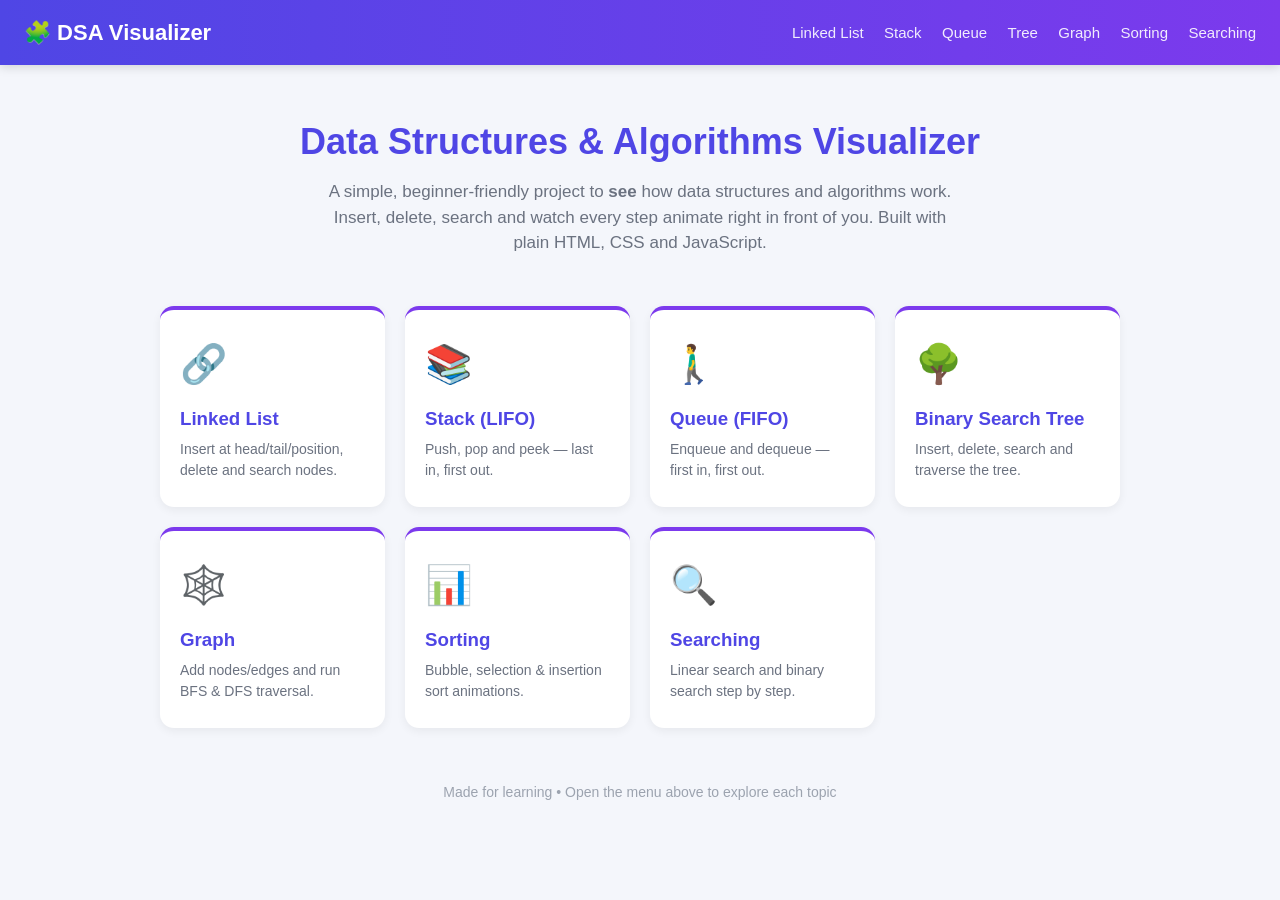
==== index.html @ 5e155b6c "add project files" ====
<!DOCTYPE html>
<html lang="en">
<head>
  <meta charset="UTF-8" />
  <meta name="viewport" content="width=device-width, initial-scale=1.0" />
  <title>DSA Visualizer | Home</title>
  <link rel="stylesheet" href="css/style.css" />
</head>
<body>

  <!-- Top navigation bar -->
  <nav class="navbar">
    <a href="index.html" class="logo">🧩 DSA Visualizer</a>
    <div class="links">
      <a href="pages/linkedlist.html">Linked List</a>
      <a href="pages/stack.html">Stack</a>
      <a href="pages/queue.html">Queue</a>
      <a href="pages/tree.html">Tree</a>
      <a href="pages/graph.html">Graph</a>
      <a href="pages/sorting.html">Sorting</a>
      <a href="pages/searching.html">Searching</a>
    </div>
  </nav>

  <!-- Hero / intro section -->
  <section class="hero">
    <h1>Data Structures &amp; Algorithms Visualizer</h1>
    <p>
      A simple, beginner-friendly project to <b>see</b> how data structures and
      algorithms work. Insert, delete, search and watch every step animate
      right in front of you. Built with plain HTML, CSS and JavaScript.
    </p>
  </section>

  <!-- Cards linking to each visualizer -->
  <div class="container">
    <div class="card-grid">

      <a class="card" href="pages/linkedlist.html">
        <div class="icon">🔗</div>
        <h3>Linked List</h3>
        <p>Insert at head/tail/position, delete and search nodes.</p>
      </a>

      <a class="card" href="pages/stack.html">
        <div class="icon">📚</div>
        <h3>Stack (LIFO)</h3>
        <p>Push, pop and peek — last in, first out.</p>
      </a>

      <a class="card" href="pages/queue.html">
        <div class="icon">🚶‍♂️</div>
        <h3>Queue (FIFO)</h3>
        <p>Enqueue and dequeue — first in, first out.</p>
      </a>

      <a class="card" href="pages/tree.html">
        <div class="icon">🌳</div>
        <h3>Binary Search Tree</h3>
        <p>Insert, delete, search and traverse the tree.</p>
      </a>

      <a class="card" href="pages/graph.html">
        <div class="icon">🕸️</div>
        <h3>Graph</h3>
        <p>Add nodes/edges and run BFS &amp; DFS traversal.</p>
      </a>

      <a class="card" href="pages/sorting.html">
        <div class="icon">📊</div>
        <h3>Sorting</h3>
        <p>Bubble, selection &amp; insertion sort animations.</p>
      </a>

      <a class="card" href="pages/searching.html">
        <div class="icon">🔍</div>
        <h3>Searching</h3>
        <p>Linear search and binary search step by step.</p>
      </a>

    </div>
  </div>

  <footer class="footer">
    Made for learning • Open the menu above to explore each topic
  </footer>

</body>
</html>
---- css/style.css ----
/* =========================================================
   DSA Visualizer - Shared Stylesheet
   Simple, beginner-friendly styles used by every page.
   ========================================================= */

/* ---- Basic reset ---- */
* {
  margin: 0;
  padding: 0;
  box-sizing: border-box;
}

body {
  font-family: "Segoe UI", Tahoma, Arial, sans-serif;
  background: #f4f6fb;
  color: #1f2937;
  line-height: 1.5;
  min-height: 100vh;
}

/* ---- Top navigation bar ---- */
.navbar {
  background: linear-gradient(90deg, #4f46e5, #7c3aed);
  color: #ffffff;
  padding: 16px 24px;
  display: flex;
  align-items: center;
  justify-content: space-between;
  flex-wrap: wrap;
  gap: 10px;
  box-shadow: 0 2px 10px rgba(0, 0, 0, 0.15);
}

.navbar .logo {
  font-size: 22px;
  font-weight: bold;
  text-decoration: none;
  color: #ffffff;
}

.navbar .links a {
  color: #ffffff;
  text-decoration: none;
  margin-left: 16px;
  font-size: 15px;
  opacity: 0.9;
}

.navbar .links a:hover {
  opacity: 1;
  text-decoration: underline;
}

/* ---- Page container ---- */
.container {
  max-width: 1000px;
  margin: 30px auto;
  padding: 0 20px;
}

.page-title {
  font-size: 28px;
  margin-bottom: 6px;
  color: #4f46e5;
}

.page-desc {
  color: #6b7280;
  margin-bottom: 24px;
  font-size: 15px;
}

/* ---- Control panel (buttons + inputs) ---- */
.controls {
  background: #ffffff;
  border-radius: 12px;
  padding: 18px;
  box-shadow: 0 2px 8px rgba(0, 0, 0, 0.06);
  margin-bottom: 24px;
  display: flex;
  flex-wrap: wrap;
  gap: 10px;
  align-items: center;
}

input[type="number"],
input[type="text"] {
  padding: 9px 12px;
  border: 1px solid #d1d5db;
  border-radius: 8px;
  font-size: 14px;
  width: 130px;
}

input:focus {
  outline: none;
  border-color: #7c3aed;
}

button {
  padding: 9px 16px;
  border: none;
  border-radius: 8px;
  background: #4f46e5;
  color: #ffffff;
  font-size: 14px;
  cursor: pointer;
  transition: background 0.2s ease;
}

button:hover {
  background: #4338ca;
}

button.secondary {
  background: #6b7280;
}
button.secondary:hover {
  background: #4b5563;
}

button.danger {
  background: #ef4444;
}
button.danger:hover {
  background: #dc2626;
}

button:disabled {
  background: #c7c9d1;
  cursor: not-allowed;
}

/* ---- Visualization area ---- */
.viz {
  background: #ffffff;
  border-radius: 12px;
  padding: 24px;
  box-shadow: 0 2px 8px rgba(0, 0, 0, 0.06);
  min-height: 220px;
  overflow-x: auto;
}

/* ---- Message / status box ---- */
.message {
  margin-top: 14px;
  padding: 10px 14px;
  border-radius: 8px;
  background: #eef2ff;
  color: #4338ca;
  font-size: 14px;
  min-height: 20px;
}

/* =========================================================
   NODE BOX (used by linked list / stack / queue)
   ========================================================= */
.node {
  display: inline-flex;
  align-items: center;
  justify-content: center;
  min-width: 56px;
  height: 56px;
  padding: 0 10px;
  background: #4f46e5;
  color: #ffffff;
  border-radius: 10px;
  font-weight: bold;
  font-size: 18px;
  transition: all 0.4s ease;
}

/* simple pop-in animation when an element is added */
.node.new {
  animation: pop 0.4s ease;
}
@keyframes pop {
  0%   { transform: scale(0.2); opacity: 0; }
  100% { transform: scale(1);   opacity: 1; }
}

/* highlight colour used while searching / traversing */
.node.highlight {
  background: #f59e0b;
}
.node.found {
  background: #10b981;
}

/* ---- Linked list specific ---- */
.linkedlist {
  display: flex;
  align-items: center;
  flex-wrap: wrap;
  gap: 4px;
}
.arrow {
  font-size: 24px;
  color: #7c3aed;
  margin: 0 4px;
}

/* ---- Stack specific (vertical) ---- */
.stack {
  display: flex;
  flex-direction: column-reverse;
  align-items: center;
  gap: 6px;
  border-left: 4px solid #9ca3af;
  border-right: 4px solid #9ca3af;
  border-bottom: 4px solid #9ca3af;
  width: 140px;
  margin: 0 auto;
  padding: 10px;
  border-radius: 0 0 8px 8px;
  min-height: 120px;
}
.stack .node {
  width: 110px;
}

/* ---- Queue specific (horizontal) ---- */
.queue {
  display: flex;
  align-items: center;
  gap: 6px;
  flex-wrap: wrap;
}

/* =========================================================
   SORTING / SEARCHING BARS
   ========================================================= */
.bars {
  display: flex;
  align-items: flex-end;
  gap: 6px;
  height: 280px;
  padding-top: 10px;
}
.bar {
  flex: 1;
  background: #4f46e5;
  border-radius: 6px 6px 0 0;
  color: #fff;
  font-size: 12px;
  text-align: center;
  padding-bottom: 4px;
  display: flex;
  align-items: flex-end;
  justify-content: center;
  transition: height 0.3s ease, background 0.3s ease;
}
.bar.compare { background: #f59e0b; }   /* being compared */
.bar.swap    { background: #ef4444; }   /* being swapped  */
.bar.sorted  { background: #10b981; }   /* in final place */
.bar.found   { background: #10b981; }   /* search hit     */
.bar.range   { background: #a78bfa; }   /* active search range */

/* =========================================================
   HOME PAGE CARDS
   ========================================================= */
.hero {
  text-align: center;
  padding: 50px 20px 20px;
}
.hero h1 {
  font-size: 36px;
  color: #4f46e5;
  margin-bottom: 10px;
}
.hero p {
  color: #6b7280;
  font-size: 17px;
  max-width: 640px;
  margin: 0 auto;
}

.card-grid {
  display: grid;
  grid-template-columns: repeat(auto-fit, minmax(220px, 1fr));
  gap: 20px;
  margin-top: 10px;
}
.card {
  background: #ffffff;
  border-radius: 14px;
  padding: 26px 20px;
  text-decoration: none;
  color: inherit;
  box-shadow: 0 3px 10px rgba(0, 0, 0, 0.06);
  transition: transform 0.2s ease, box-shadow 0.2s ease;
  border-top: 4px solid #7c3aed;
}
.card:hover {
  transform: translateY(-5px);
  box-shadow: 0 8px 20px rgba(0, 0, 0, 0.12);
}
.card .icon { font-size: 38px; }
.card h3 { margin: 12px 0 6px; color: #4f46e5; }
.card p { color: #6b7280; font-size: 14px; }

/* ---- SVG canvas for tree & graph ---- */
svg.canvas {
  width: 100%;
  height: 380px;
  display: block;
}
.svg-node-circle { fill: #4f46e5; transition: fill 0.3s ease; }
.svg-node-circle.highlight { fill: #f59e0b; }
.svg-node-circle.found { fill: #10b981; }
.svg-node-text { fill: #ffffff; font-weight: bold; font-size: 14px; }
.svg-edge { stroke: #9ca3af; stroke-width: 2; }

/* ---- Footer ---- */
.footer {
  text-align: center;
  padding: 24px;
  color: #9ca3af;
  font-size: 14px;
}

/* ---- Small helper ---- */
.legend {
  font-size: 13px;
  color: #6b7280;
  margin-top: 10px;
}
.legend span {
  display: inline-block;
  width: 12px;
  height: 12px;
  border-radius: 3px;
  margin: 0 4px 0 12px;
  vertical-align: middle;
}
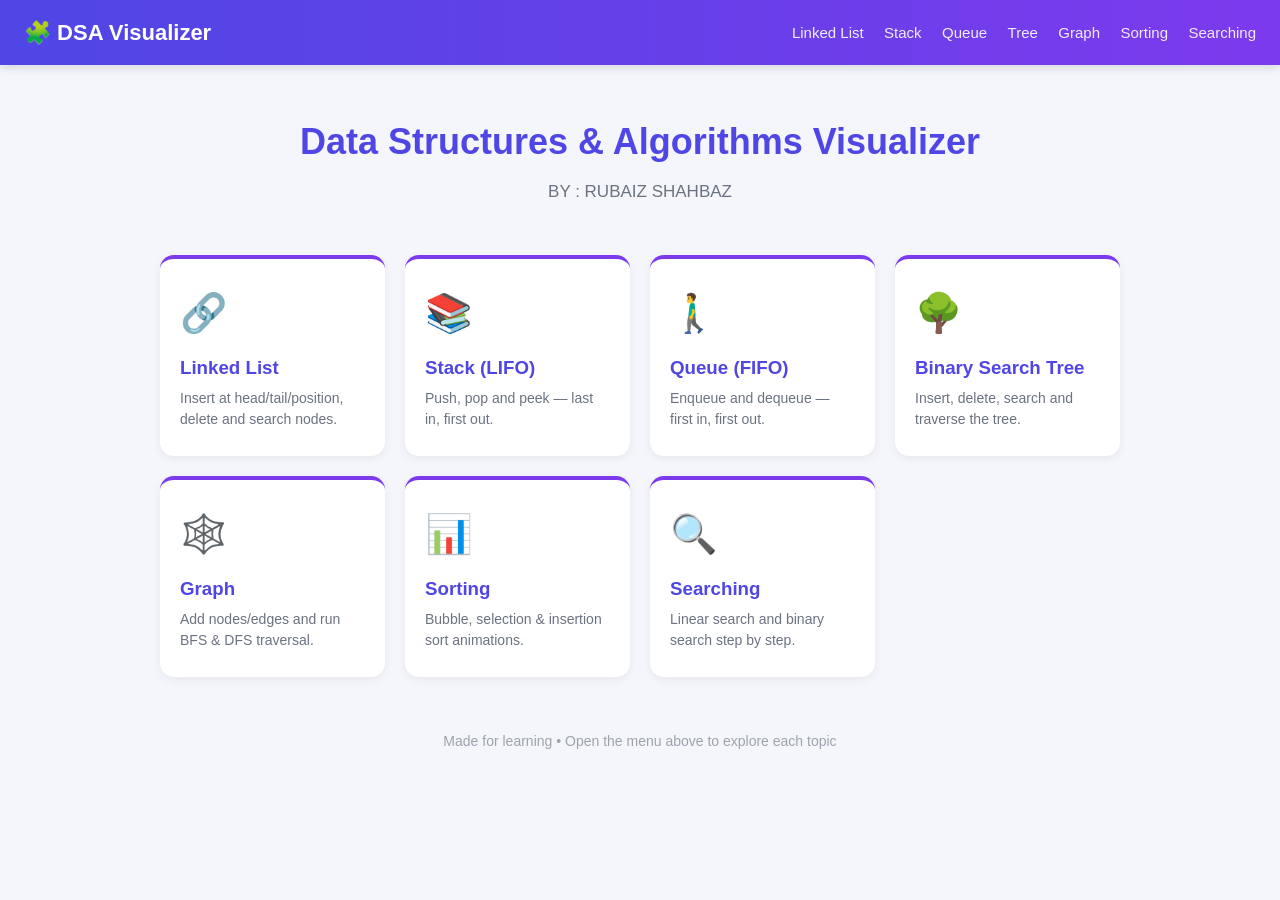
==== commit 7a733a96: "index.html" ====
--- a/index.html
+++ b/index.html
@@ -26,9 +26,7 @@
   <section class="hero">
     <h1>Data Structures &amp; Algorithms Visualizer</h1>
     <p>
-      A simple, beginner-friendly project to <b>see</b> how data structures and
-      algorithms work. Insert, delete, search and watch every step animate
-      right in front of you. Built with plain HTML, CSS and JavaScript.
+      BY : RUBAIZ SHAHBAZ
     </p>
   </section>
 
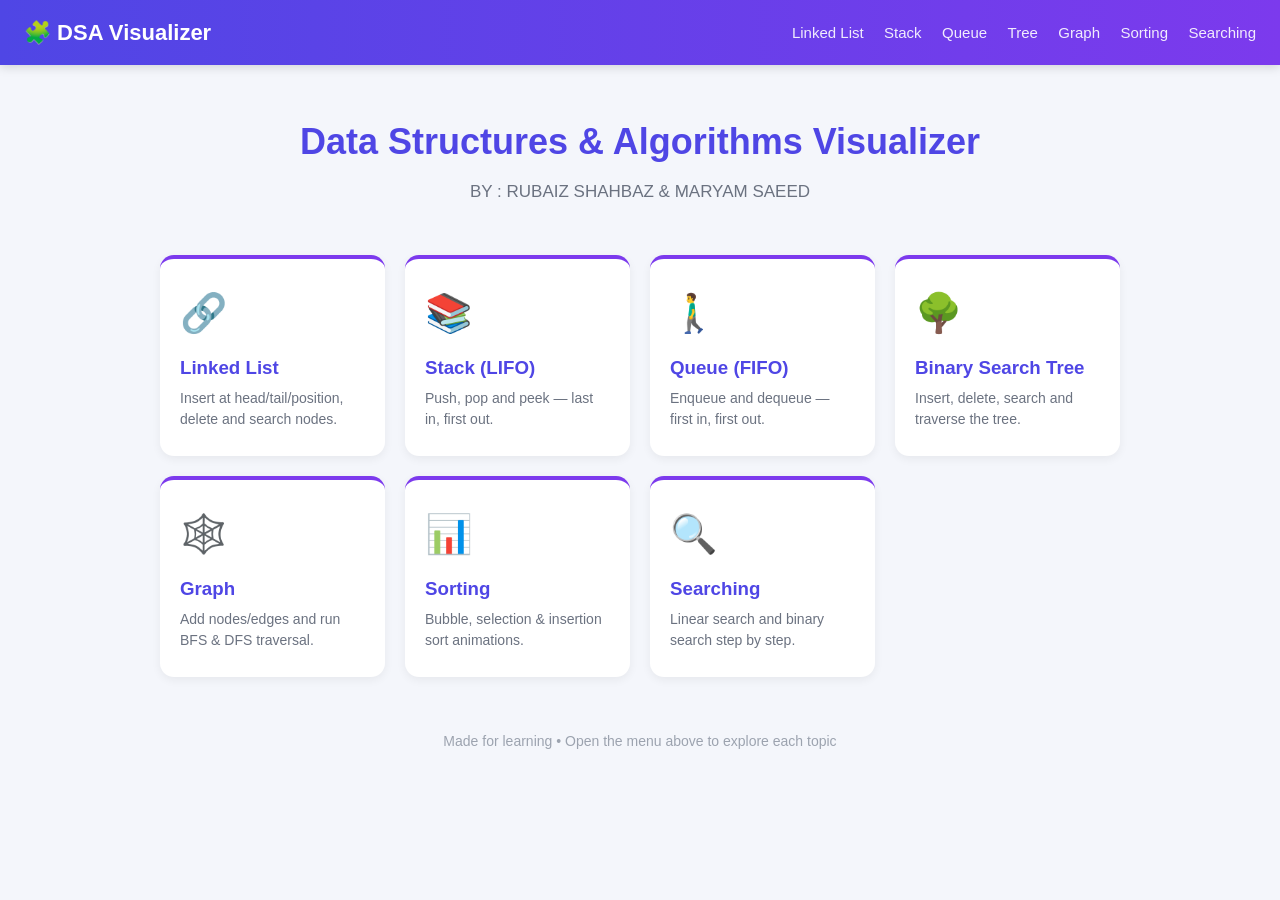
==== commit 0011d9ae: "index.html" ====
--- a/index.html
+++ b/index.html
@@ -26,7 +26,7 @@
   <section class="hero">
     <h1>Data Structures &amp; Algorithms Visualizer</h1>
     <p>
-      BY : RUBAIZ SHAHBAZ
+      BY : RUBAIZ SHAHBAZ & MARYAM SAEED
     </p>
   </section>
 
